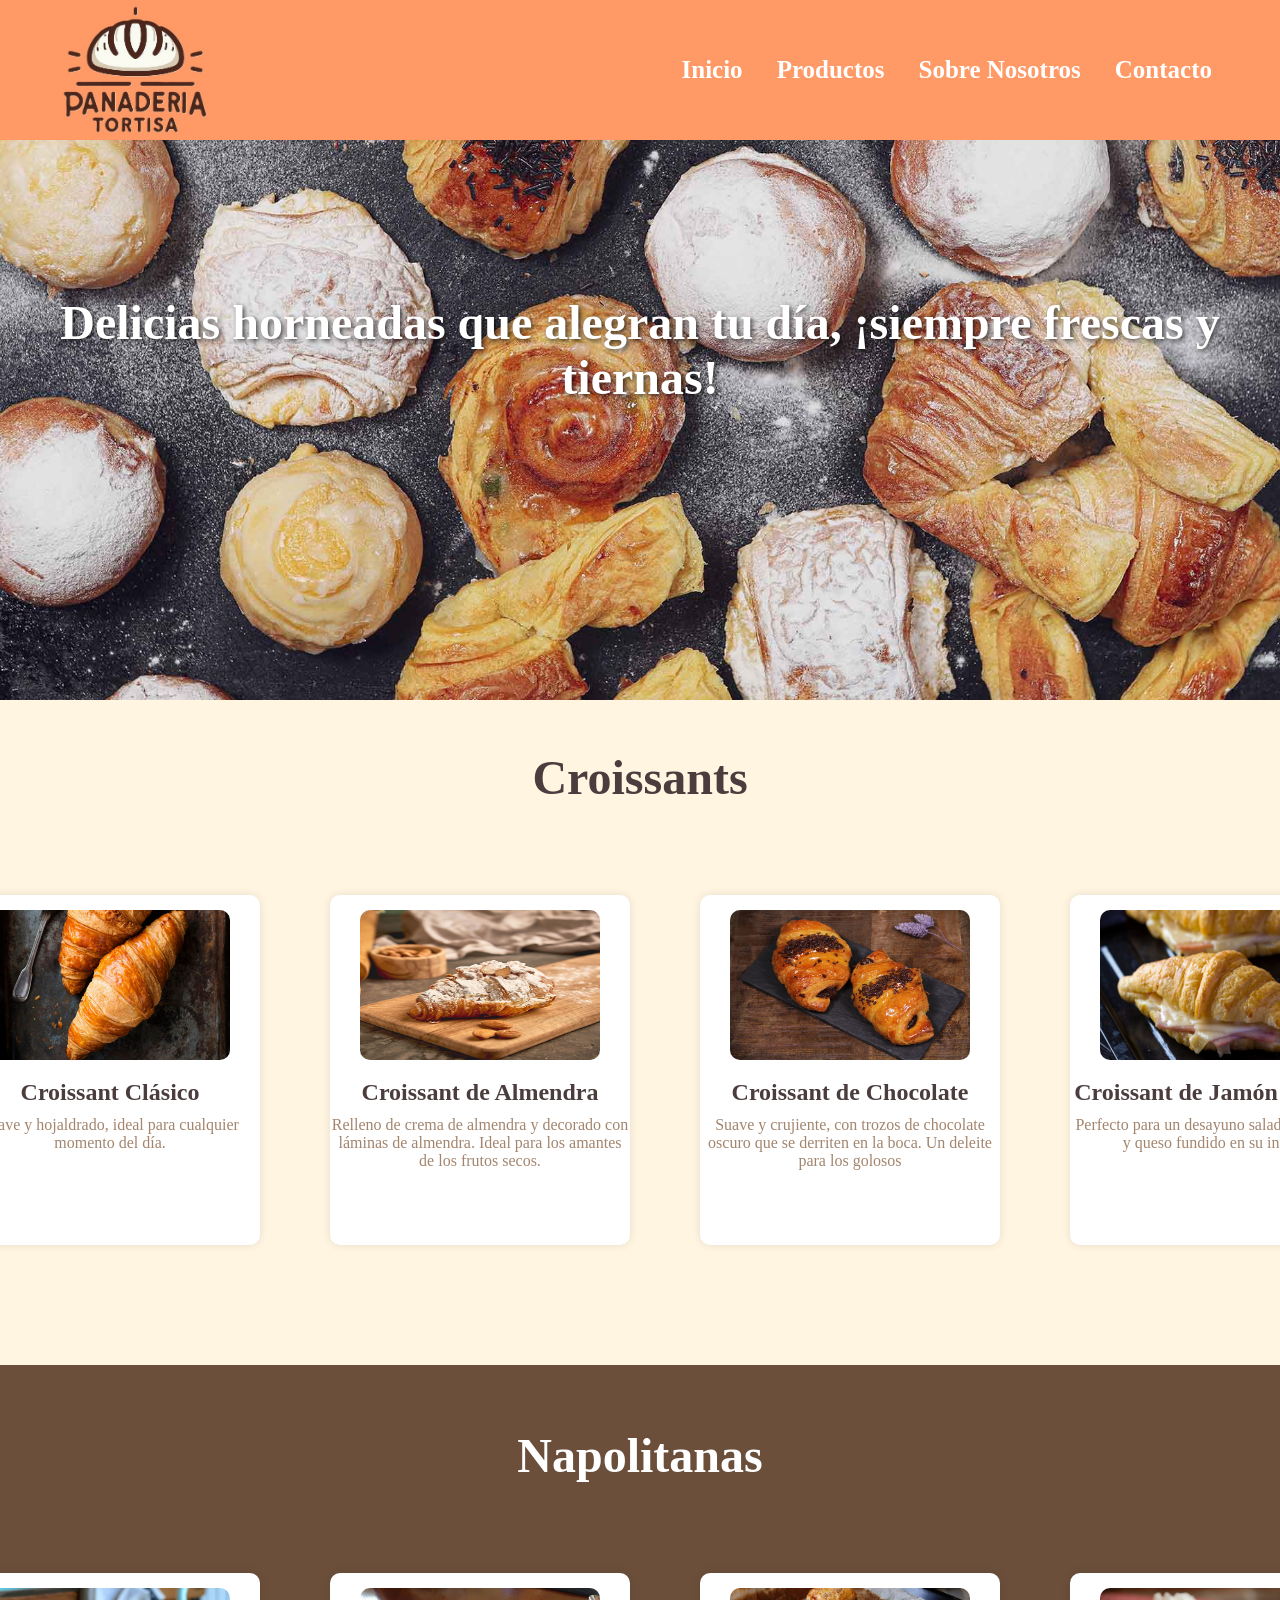
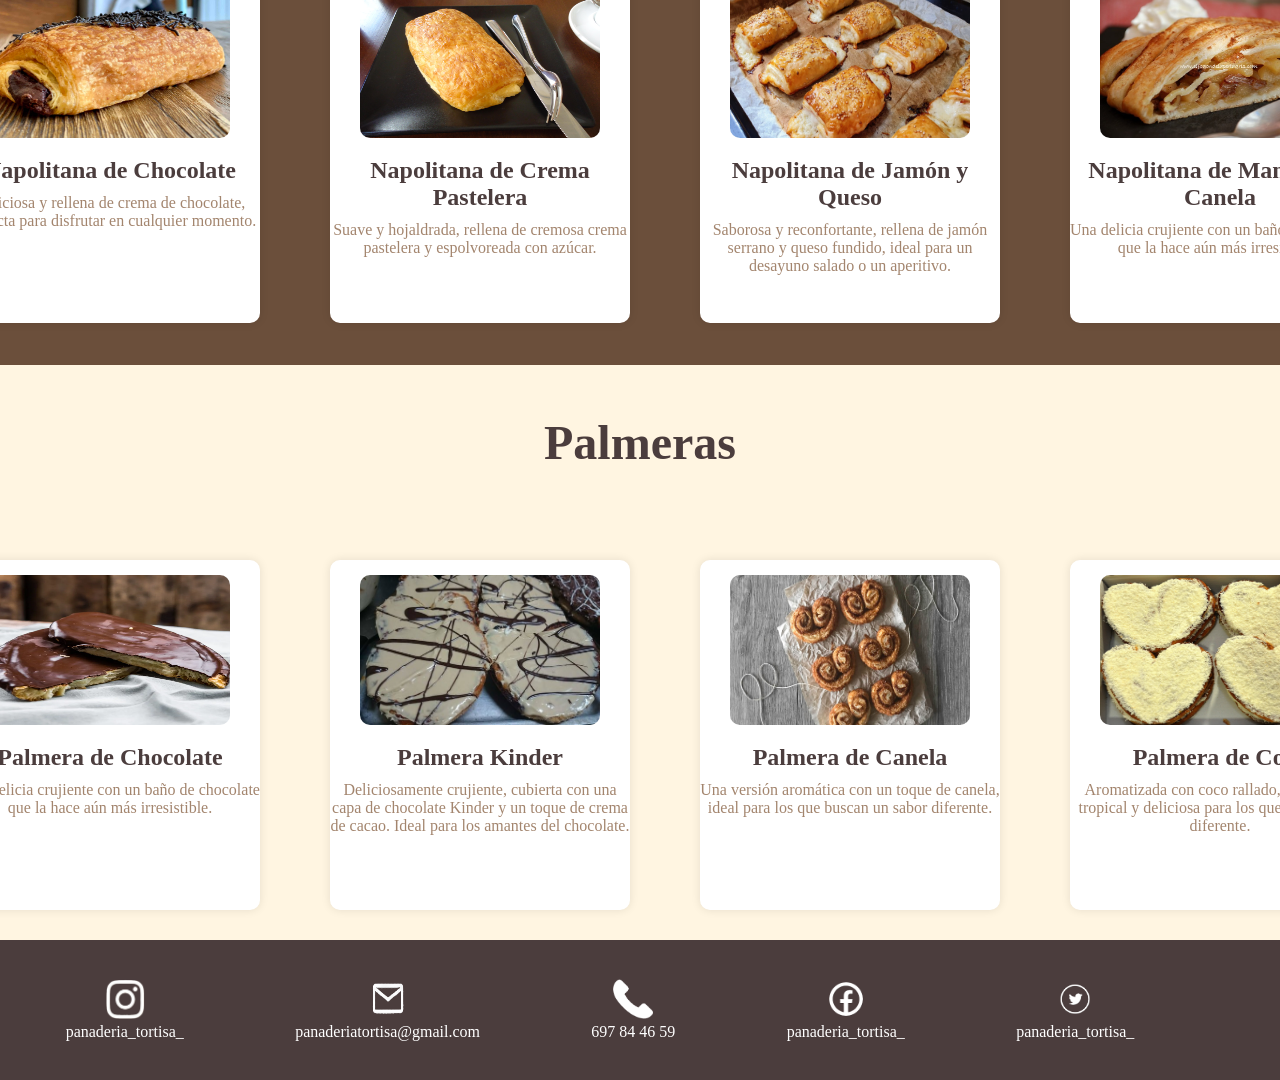
==== pages/bolleria.html @ 6ba8ed2a "Add files via upload" ====
<!DOCTYPE html>
<html lang="es">
<head>
    <meta charset="UTF-8">
    <meta name="viewport" content="width=device-width, initial-scale=1.0">
    <title>Panadería Tortisa</title>
    <link rel="stylesheet" href="../estilos_panaderia.css">
    <link href="fuentes/Montserrat-VariableFont_wght.ttf" rel="stylesheet">
    <link href="fuentes/Bread.otf" rel="stylesheet">

</head>
<body>
    <header>
        <img src="../img/logo.jpg" alt="" id="logo">
        <nav>
          <ul>
            <li><a href="../tarta_carta.html">Inicio</a></li>
            <li><a href="productos.html">Productos</a></li>
            <li><a href="sobre_nosotros.html">Sobre Nosotros</a></li>
            <li><a href="contacto.html">Contacto</a></li>
        </ul>
        </nav>
    </header>
    
    
    <section class="banner_b" id="dulces">
      <br><br><br>
      <h1 id="slogan">Delicias horneadas que alegran tu día, ¡siempre frescas y tiernas!</h1>
  </section>
    <main>

        <div class="productospr">
            <h1>Croissants</h1>
            <section class="productos" >
              
                <div class="voltear">
                  <div class="carta">
                      <div class="carta1">
                        <img src="../img/croissant_casero.png"">
                        <div class="info">
                          <h3>Croissant Clásico</h3>
                          <p>Suave y hojaldrado, ideal para cualquier momento del día.</p>
                          
                        </div>
                      </div>
                      <div class="carta2">
                        <div class="info">
                          <hr>
                          <h3>Ingredientes</h3>
                          <p>Harina de trigo, mantequilla, agua, sal, azúcar, levadura.</p>
                          <hr>
                        </div>
                      </div>
                  </div>
              </div>
              
                <div class="voltear">
                  <div class="carta">
                      <div class="carta1">
                        <img src="../img/croissant_a.jpg">
                        <div class="info">
                          <h3>Croissant de Almendra</h3>
                          <p>Relleno de crema de almendra y decorado con láminas de almendra. Ideal para los amantes de los frutos secos.</p>
                          
                        </div>
                      </div>
                      <div class="carta2">
                        <div class="info">
                          
                          <hr>
                          <h3>Ingredientes</h3>
                          <p>Harina de trigo, mantequilla, agua, azúcar, almendras, levadura.</p>
                          <hr>
                          
                        </div>
                      </div>
                  </div>
              </div>
              
                <div class="voltear">
                  <div class="carta">
                      <div class="carta1">
                        <img src="../img/croissant-de-chocolate.jpg">
                        <div class="info">
                          <h3>Croissant de Chocolate</h3>
                          <p>Suave y crujiente, con trozos de chocolate oscuro que se derriten en la boca. Un deleite para los golosos</p>
                          
                        </div>
                      </div>
                      <div class="carta2">
                        <div class="info">
                          <hr>
                          <h3>Ingredientes</h3>
                          <p> Harina de trigo, mantequilla, agua, azúcar, chocolate negro, levadura.</p>
                          <hr>
                        </div>
                      </div>
                  </div>
              </div>
              
                <div class="voltear">
                  <div class="carta">
                      <div class="carta1">
                        <img src="../img/croissant-jamon-queso.png"">
                        <div class="info">
                          <h3>Croissant de Jamón y Queso</h3>
                          <p>Perfecto para un desayuno salado, con jamón y queso fundido en su interior.</p>
                        </div>
                      </div>
                      <div class="carta2">
                        <div class="info">
                          <hr>
                          <h3>Ingredientes</h3>
                          <p>Harina de trigo, mantequilla, agua, jamón, queso, sal, levadura.</p>
                          <hr>
                        </div>
                      </div>
                  </div>
              </div>

      
            </section>
                </div>
            


        <section class="contacto2">
             <div class="productospr">
                 <h1>Napolitanas </h1>
                 <section class="productos" >
                
                  <div class="voltear">
                    <div class="carta">
                        <div class="carta1">
                          <img src="../img/napo_cho.jpeg"">
                          <div class="info">
                            <h3>Napolitana de Chocolate</h3>
                            <p>Deliciosa y rellena de crema de chocolate, perfecta para disfrutar en cualquier momento.</p>
                          </div>
                        </div>
                        <div class="carta2">
                          <div class="info">
                            <hr>
                            <h3>Ingredientes</h3>
                            <p>Harina de trigo, mantequilla, agua, azúcar, chocolate, levadura.</p>
                            <hr>
                          </div>
                        </div>
                    </div>
                </div>

                <div class="voltear">
                  <div class="carta">
                      <div class="carta1">
                        <img src="../img/napo_cre.jpg"">
                        <div class="info">
                          <h3>Napolitana de Crema Pastelera</h3>
                          <p>Suave y hojaldrada, rellena de cremosa crema pastelera y espolvoreada con azúcar.</p>
                        </div>
                      </div>
                      <div class="carta2">
                        <div class="info">
                          <hr>
                          <h3>Ingredientes</h3>
                          <p>Harina de trigo, mantequilla, agua, azúcar, leche, huevo, levadura.</p>
                          <hr>
                        </div>
                      </div>
                  </div>
              </div>

              <div class="voltear">
                <div class="carta">
                    <div class="carta1">
                      <img src="../img/napo_jq.jpg"">
                      <div class="info">
                        <h3>Napolitana de Jamón y Queso</h3>
                        <p>Saborosa y reconfortante, rellena de jamón serrano y queso fundido, ideal para un desayuno salado o un aperitivo.</p>
                      </div>
                    </div>
                    <div class="carta2">
                      <div class="info">
                        <hr>
                        <h3>Ingredientes</h3>
                        <p>Harina de trigo, mantequilla, agua, jamón, queso, sal, levadura.</p>
                        <hr>
                      </div>
                    </div>
                </div>
            </div>

            <div class="voltear">
              <div class="carta">
                  <div class="carta1">
                    <img src="../img/napo_m.jpg"">
                    <div class="info">
                      <h3>Napolitana de Manzana y Canela</h3>
                      <p>Una delicia crujiente con un baño de chocolate que la hace aún más irresistible.</p>
                    </div>
                  </div>
                  <div class="carta2">
                    <div class="info">
                      <hr>
                      <h3>Ingredientes</h3>
                      <p>Harina de trigo, mantequilla, agua, azúcar, manzanas, canela, levadura.</p>
                      <hr>
                    </div>
                  </div>
              </div>
          </div>
                
        </section>
             </div>
            </section>

        <div class="productospr">
            <h1>Palmeras</h1>
            <section class="productos" >
    
              <div class="voltear">
                <div class="carta">
                    <div class="carta1">
                      <img src="../img/palmera.png"">
                      <div class="info">
                        <h3>Palmera de Chocolate</h3>
                        <p>Una delicia crujiente con un baño de chocolate que la hace aún más irresistible.</p>
                      </div>
                    </div>
                    <div class="carta2">
                      <div class="info">
                        <hr>
                        <h3>Ingredientes</h3>
                        <p>Harina de trigo, mantequilla, azúcar, chocolate, sal, levadura.</p>
                        <hr>
                      </div>
                    </div>
                </div>
            </div>
                
            <div class="voltear">
              <div class="carta">
                  <div class="carta1">
                    <img src="../img/palmera_kinder.jpg"">
                    <div class="info">
                      <h3>Palmera Kinder</h3>
                      <p>Deliciosamente crujiente, cubierta con una capa de chocolate Kinder y un toque de crema de cacao. Ideal para los amantes del chocolate.</p>
                    </div>
                  </div>
                  <div class="carta2">
                    <div class="info">
                      <hr>
                      <h3>Ingredientes</h3>
                      <p>Harina de trigo, mantequilla, azúcar, chocolate Kinder, crema de cacao, sal, levadura.</p>
                      <hr>
                    </div>
                  </div>
              </div>
          </div>
                
            <div class="voltear">
              <div class="carta">
                  <div class="carta1">
                    <img src="../img/palmera_canela.jpg"">
                    <div class="info">
                      <h3>Palmera de Canela</h3>
                      <p>Una versión aromática con un toque de canela, ideal para los que buscan un sabor diferente.</p>
                    </div>
                  </div>
                  <div class="carta2">
                    <div class="info">
                      <hr>
                      <h3>Ingredientes</h3>
                      <p>Harina de trigo, mantequilla, azúcar, canela, sal, levadura.</p>
                      <hr>
                    </div>
                  </div>
              </div>
          </div>
                
                
            <div class="voltear">
              <div class="carta">
                  <div class="carta1">
                    <img src="../img/Palmera-coco.jpg"">
                    <div class="info">
                      <h3>Palmera de Coco</h3>
                      <p>Aromatizada con coco rallado, una opción tropical y deliciosa para los que buscan algo diferente.</p>
                    </div>
                  </div>
                  <div class="carta2">
                    <div class="info">
                      <hr>
                      <h3>Ingredientes</h3>
                      <p>Harina de trigo, mantequilla, azúcar, coco rallado, sal, levadura.</p>
                      <hr>
                    </div>
                  </div>
              </div>
          </div>
                
            </section>
        </div>

    </main>

        
<footer>
    <div class="estructura">
    <div>
      <img src="../img/ig.PNG" alt="">
      <p>panaderia_tortisa_</p>
    </div>
    <div>
      <img src="../img/correo.jpg" alt="">
      <p>panaderiatortisa@gmail.com</p>
    </div>
    <div>
      <img src="../img/telf.PNG" alt="">
      <p>697 84 46 59</p>
    </div>
    <div>
      <img src="../img/fb.PNG" alt="">
      <p>panaderia_tortisa_</p>
    </div> 
      <div>
        <img src="../img/twiter.jpg" alt="">
        <p>panaderia_tortisa_</p>
      </div>
    </div>
  </footer>
  
  
  </footer>
  </body>
  </html>
---- estilos_panaderia.css ----
*{
    margin: 0;
    padding: 0;
}
body {
    font-family:'Montserrat';
    background-color: #FFF5E1;
    color: #333333;
}

header {
    background-color: #FF9966;
    padding: 20px;
    text-align: center;
    height: 100px;
    width: 100%;
    display: flex;
    justify-content: center;
    align-items: center;
    position: fixed; /* Hace que el header permanezca en la parte superior */
    z-index: 1000;   /* Asegura que esté por encima de otros elementos */
}

h1 {
    font-family: 'Bread', cursive;
    font-size: 48px;
    color: #4B3D3D;
    margin: 0;
}
#logo{
    position: absolute;
    left: 60px;
    width: 150px;
    height: 140px;
}
nav{
    position: absolute;
    right: 93px;
}
nav ul {
    list-style: none;
    padding: 0;

}

nav ul li {
    font-weight: bold;
    display: inline;
    margin: 0 15px;
    font-size: 25px;
}

nav ul li a {
    text-decoration: none;
    color: #FFFFFF;
}

nav ul li a:hover {
    color: #000000;
}

.banner {
    background-image: url('img/banner.jpg');
    background-size: cover;
    background-position: center;
    height: 700px;
    display: flex;
    justify-content: center;
    align-items: center;
}

#slogan{
    font-size: em;
    color: white;
    text-shadow: 2px 2px 5px rgba(0,0,0,0.7);
}
h1{
    text-align: center;
    font-family: 'Bread', cursive;
    color: #4B3D3D;
}

h2{
    text-align: center;
    font-family: 'Bread', cursive;
    color: #4B3D3D;
}

/*Secciones de informacion*/


.curiosudades{
    margin-top: 20px;
}
.cont{
    display: flex;
    justify-content: center;
    align-items: center;
    width: 950;
    margin: 50px;
    background-color: white;
    box-shadow: 0 0 10px rgba(0, 0, 0, 0.1);
    border-radius: 10px;

  }
.cont img{
    padding: 20px;
    width: 600px;
    height: 350px;
    border-radius: 50px;
}
#horno{
    height: 380px;
    width: 680px;
}

.cont h1{
    font-family: 'Bread', cursive;
    color: #4B3D3D;
    font-size: 3em;
    margin-top: 15px;
}
.cont p{
    padding: 15px;
    text-align: center;
    font-size: 25px;
    color: #4B3D3D;
}
.descr{
    text-align: center;
    padding: 15px;
}





/*volteo*/

.voltear {
    width: 250px;
    height: 300px;
    perspective: 2000px;
    margin: 60px; 
}
.carta {
    position: relative;
    width: 250px;
    height: 300px;
    transition: all 550ms cubic-bezier(0.1, 0.22, 0.8, 1.13);
    transform-style: preserve-3d;
    
}

.carta1, .carta2 {
  width: 300px;
  height: 350px;
  background-color: white;
  box-shadow: 0 0 10px rgba(0, 0, 0, 0.1);
  border-radius: 10px;
  backface-visibility: hidden;
}
.carta1 {
    position: absolute;
  background-position: center;
  background-repeat: no-repeat;
  background-size: cover;
}
.carta2 {
  display: grid;
  place-items: center;
  transform: rotateY(180deg);
}
.voltear:hover .carta {
  transform: rotateY(-180deg);
}


/* Sección de productos */
hr{
    width: 100%;
}
.info{
    width: 100%;
}
#plus div{
    margin: auto;
}
#mas{
    width: 350px;
    height: 400px;
}
#mas img{
    width: 80%;
    height: 220px;
}
#tarta{
    background-image: url(img/banner_tartas.jpg);
}
#dulces{
    background-image: url(img/banner_dul.jpg);
}
#pan{
    background-image: url(img/banner_pan.jpg);
}
.productos {
    padding: 20px 20px;
    display: flex;
    justify-content: center;
    align-items: center;
}
.productospr{
    text-align: center;
}
    
.productospr h1 {
    margin-top: 50px;
    font-size: 3em;
margin-bottom: 10px;
    }
    
    
#productos #carta:hover {
    transform: scale(1.05);
}

.productos img {
    margin-top: 15px;
    width: 220px;
    height: 150px;
    border-radius: 10px;
    width: 80%;
}
#carta{
    width: 300px;
    height: 350px;
    background-color: white;
    padding: 30px;
    margin: 20px;
    box-shadow: 0 0 10px rgba(0, 0, 0, 0.1);
    border-radius: 10px;
    transition: all 550ms cubic-bezier(0.1, 0.22, 0.8, 1.13);
}

#carta img {
    margin-top: 15px;
    width: 100%;
    height: 200px;
    border-radius: 10px;
}
    
.productos .info {
    margin-top: 15px;
}
    
.productos .info h3 {
    margin: 0;
    font-size: 1.5em;
    color: #4b3d3d;
}
    
.productos .info p {
    color: #a3856e;
    margin: 10px 0;
}

/*Productos.html*/
.banner_b {
    background-image: url('img/banner_b.jpg');
    background-size: cover;
    background-position: center;
    height: 700px;
    display: flex;
    justify-content: center;
    align-items: center;
}
.bolleria{
    text-align: center;
}
.bolleria h1{
    font-size: 4em;
    margin-top: 20px;
}
.bolleria .cont img{
    padding: 20px;
    width: 700px;
    height: 350px;
    border-radius: 50px;
}
.bolleria p{
    padding: 10px;
    text-align: center;
    font-size: 20px;
    color: #4B3D3D;
}
#resalto{
    padding: 10px;
    text-align: center;
    font-size: 30px;
    color: #4B3D3D;
}
#bolleria{
    display: flex;
    justify-content: center;
    align-items: center;
    width: 950;
    height: 550px;
    margin: 50px;
    background-color: white;
    box-shadow: 0 0 10px rgba(0, 0, 0, 0.1);
    border-radius: 10px;

}

.bolleria img{
    padding: 20px;
    width: 900px;
    height: 450px;
    border-radius: 50px;
}

.panes{
    background-color: #6b4f3b;
    color: white;
    padding: 50px 20px;
    text-align: center;
    height: 670px
}
.panes h1{
    margin-top: 20px;
}

#tartas{
    display: flex;
    justify-content: center;
    align-items: center;
    width: 950;
    height: 600px;
    margin: 50px;
    background-color: white;
    box-shadow: 0 0 10px rgba(0, 0, 0, 0.1);
    border-radius: 10px;

}

/*Satisfaccion*/

.satis {
    display: flex;
    justify-content: center;
    align-items: center;
    background-color: #6b4f3b;
    color: white;
    padding: 50px 20px;
    text-align: center;
    height: 300px;
}
  
.satis h1 {
    color: white;
    font-size: 4em;
    margin-bottom: 20px;
}
.satis div{
    margin: auto;
    border: solid;
    border-radius: 100%;
    padding: 20px;
    width: 20%;
    color: white;
}
#resalt{
    padding: 20px;
    text-align: center;
    font-size: 35px;
    color: white;
}

/*Testimonios*/

.testi {
    background-color: #6b4f3b;
    color: white;
    padding:15px;
    text-align: center;
    height: 600px;
}
.testi h1{
    color: white;
}
.testis {
    display: flex;
    justify-content: center;
    align-items: center;
    color: white;
    text-align: center;
}
.testi_cont{
    display: flex;
    justify-content: center;
    align-items: center;
    width: 800px;
    height: 390px;
    margin: 50px;
    padding: 30px;
    background-color: white;
    box-shadow: 0 0 10px rgba(0, 0, 0, 0.1);
    border-radius: 10px;

  }
.testi_cont img{
    padding: 10px;
    width: 280px;
    height: 300px;
    border-radius: 50px;

}
.testi_cont div{
    height: 480px;

}
.testi_cont h1{
    font-family: 'Bread', cursive;
    color: #4B3D3D;

}
.testi_cont p{
    text-align: center;
    font-size: 17px;
    color: #4B3D3D;
    margin-bottom: 20px;
}
#reseña{
    margin-top: 30px;
    width: 200px;
    height: 50px;
}
#reseña2{
    margin-bottom: 20px;
}


/*Botones*/
.boton {
    margin-bottom: 10px;
    background-color: #FF9966;
    color: #FFFFFF;
    border: none;
    border-radius: 5px;
    padding: 10px 20px;
    font-size: 14px;
    cursor: pointer;
}
.botones{
    display: flex;
    justify-content: center;
    align-items: center;
    width: 100%;
    background-color: #000000;
}

.boton:hover {
    background-color: #FFCC99;
}

/*Ubicacion*/

.ubi{
    display: flex;
    justify-content: center;
    align-items: center;
    width: 14530x;
    height: 600px;
    margin: 50px;
    background-color: white;
    box-shadow: 0 0 10px rgba(0, 0, 0, 0.1);
    border-radius: 30px;

  }
.ubi img{
    padding: 20px;
    width: 700px;
    height: 600px;
    border-radius: 50px; 
}
#ubicacion{
    border-radius: 20px;
    width: 600px;
    height: 400px;
    background-image: url(img/ubi.png);
    background-size: cover;

}
.ubi h1{
    margin-top: 60px;
    margin-right: 30px;
    font-family: 'Bread', cursive;
    color: #4B3D3D;
    font-size: 3em;
}
.ubi p{
    padding: 15px;
    text-align: center;
    font-size: 25px;
    color: #4B3D3D;
}
.ubi li{
    list-style: none;
}

/*Contacto*/

.contacto{
    display: flex;
    justify-content: center;
    align-items: center;
    margin-top: 90px;
    margin-bottom: 40px;
    background-color: #6b4f3b;
    color: white;
    padding: 50px 20px;
    text-align: center;
    height: 80px
}
.contacto2{
    display: flex;
    justify-content: center;
    align-items: center;
    margin-top: 90px;
    margin-bottom: 40px;
    background-color: #6b4f3b;
    color: white;
    padding: 50px 20px;
    text-align: center;
    height: 500px
}

.contacto2 h1{
    color: #FFFFFF;
}
.contacto h1{
    color: #FFFFFF;
}
.contacto p{
    font-size: 22px;
}

.cont_f{
    display: flex;
    justify-content: center;
    align-items: center;
    width: 1100px;
    height: 700px;
    margin: 50px;
    background-color: white;
    box-shadow: 0 0 10px rgba(0, 0, 0, 0.1);
    border-radius: 30px;

}
.info
.formulario {
    display: block;
    margin-right: 30px;
    text-align: left;
}
.formulario input{
    color: #6b4f3b;
    padding: 10px;
    width: 150px;
    height: 25px;
    margin: 13px;
    border-radius: 10px;
}
.formulario textarea{
    color: #6b4f3b;
    padding: 10px;
    width: 200px;
    height: 75px;
    margin: 13px;
    border-radius: 10px;
}

#boton{
    color: #FFFFFF;
    height: 50px;
}
.alineo{
    width: 100%;
    text-align: center;
    display: flex;
    justify-content: center;
    align-items: center
}
.formu{
    margin-right: 50px;
    height: 500px;
    padding: 15px;
    text-align: center;
    font-size: 25px;
    color: #4B3D3D;
}


/*Sobre Nosotros*/
#historia{
    height: 800px;
}
#his{
    background-image: url('img/horno2.png');
}

.cont2{
    display: block;
    text-align: center;
    width: 400px;
    height: 900px;
    margin: 20px;
    background-color: white;
    box-shadow: 0 0 10px rgba(0, 0, 0, 0.1);
    border-radius: 10px;

  }
.cont2 img{
    width: 300px;
    height: 400px;
    margin-top: 20px;
    border-radius: 50px;
    object-fit: cover;
  }
.cont h1{
    text-align: center;
    font-family: 'Bread', cursive;
    color: #4B3D3D;
}

/*Footer*/

footer {
    text-align: center;
    display: flex;
    justify-content: center;
    align-items: center;
    text-align: center;
    padding: 10px;
    background-color: #4b3d3d;
    color: #FFFFFF;
    height: 120px;
}
footer div{
    margin: auto;
    margin-top: 15px;
    margin-bottom: 15px;
}
footer img{
    width: 40px;
    height: 40px;
}
.estructura{
    display: flex;
    justify-content: center;
    align-items: center;
    width: 100%;
    margin-right: 80px;
}
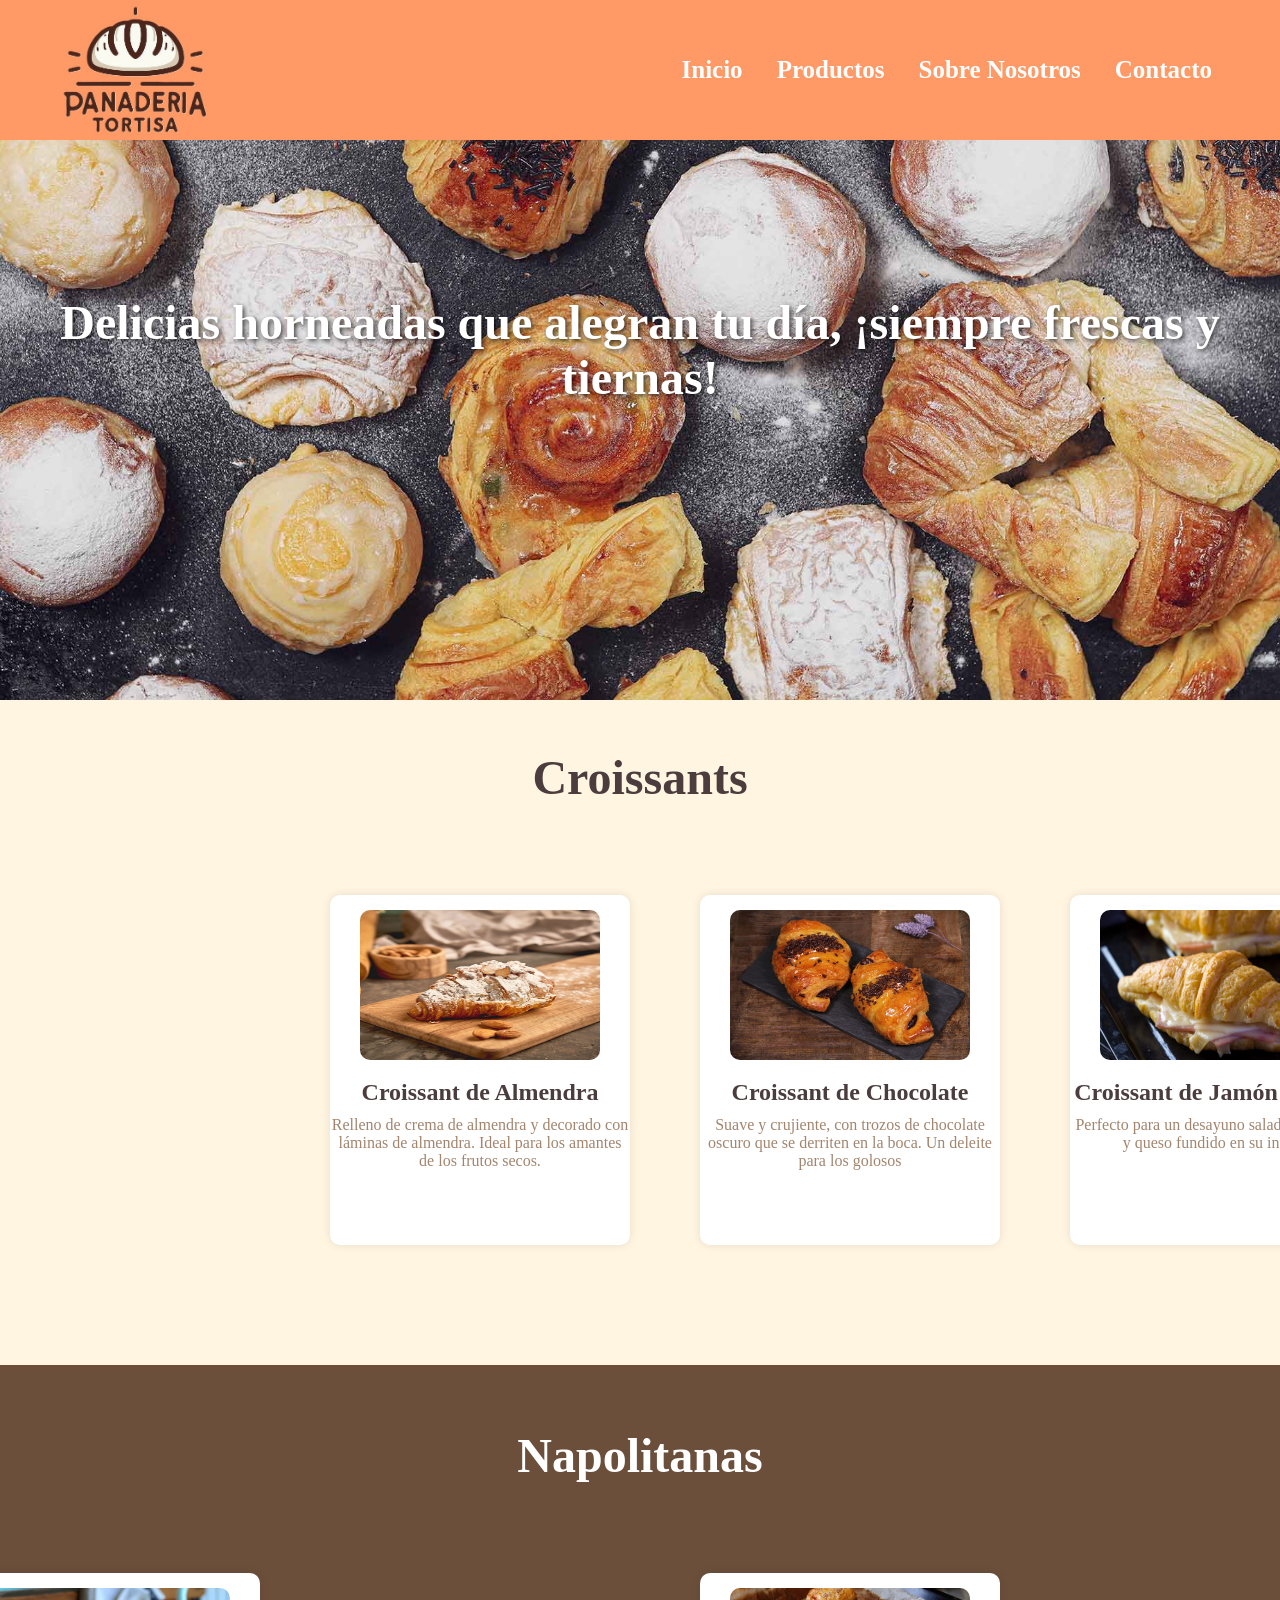
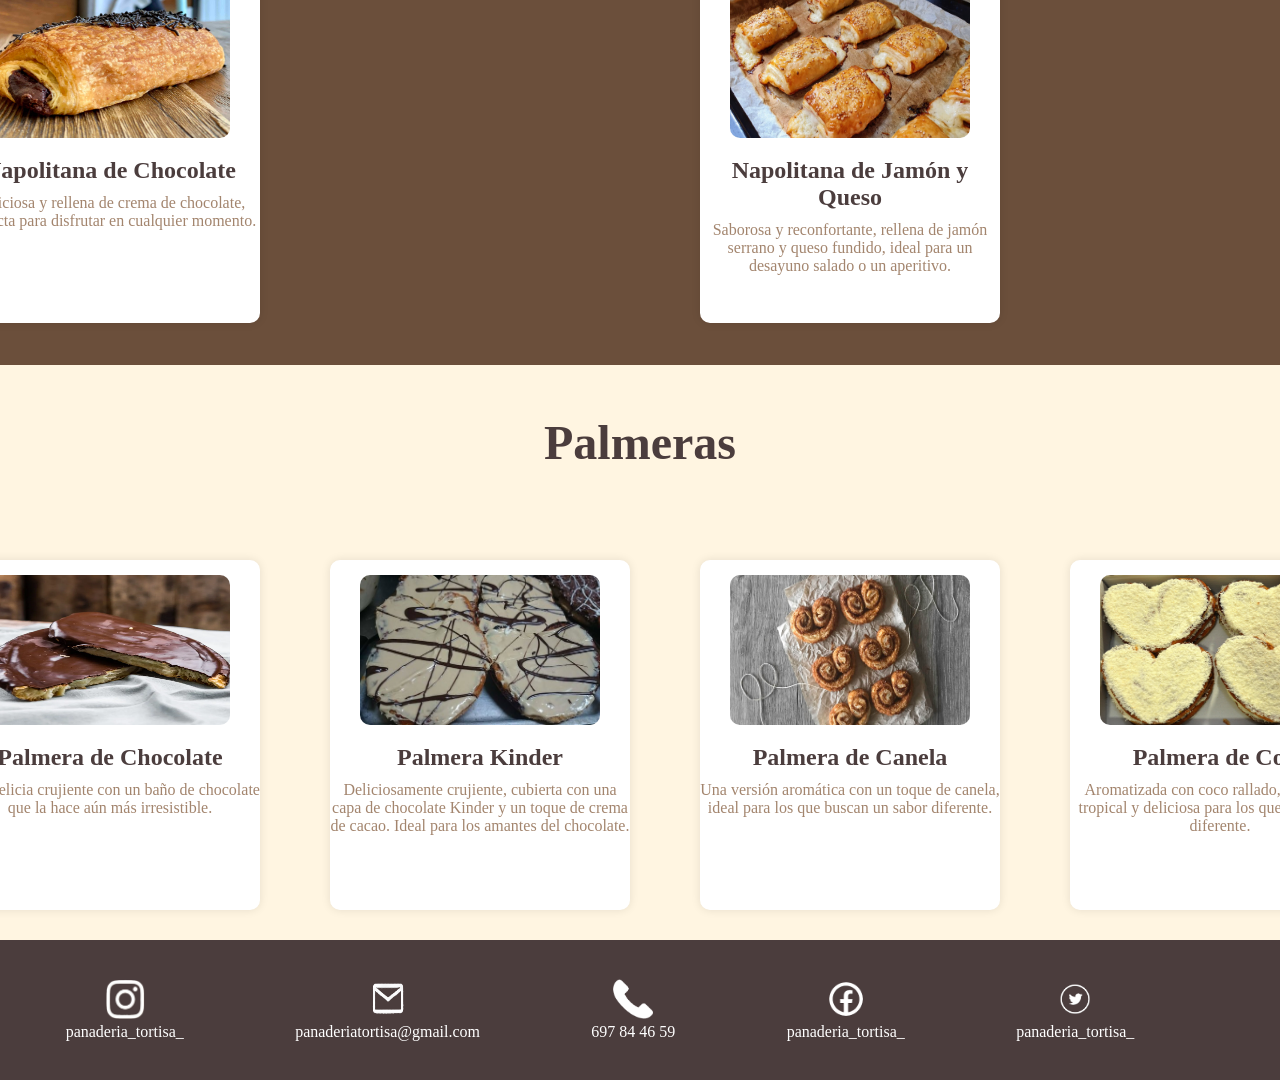
==== commit 50a62a0f: "Update bolleria.html" ====
--- a/pages/bolleria.html
+++ b/pages/bolleria.html
@@ -14,7 +14,7 @@
         <img src="../img/logo.jpg" alt="" id="logo">
         <nav>
           <ul>
-            <li><a href="../tarta_carta.html">Inicio</a></li>
+            <li><a href="../index.html">Inicio</a></li>
             <li><a href="productos.html">Productos</a></li>
             <li><a href="sobre_nosotros.html">Sobre Nosotros</a></li>
             <li><a href="contacto.html">Contacto</a></li>
@@ -333,4 +333,4 @@
   </footer>
   </body>
   </html>
-  +  
